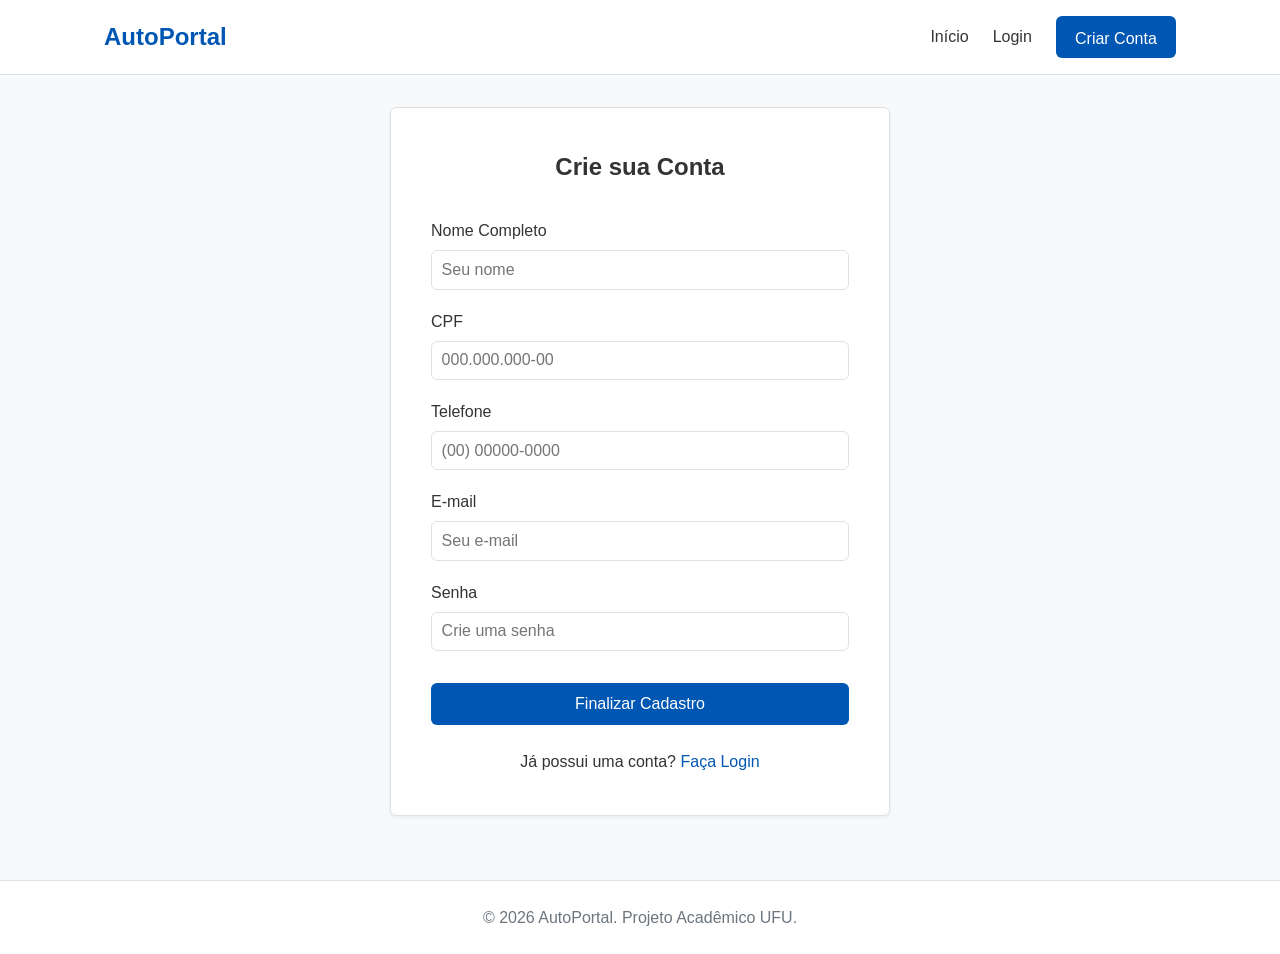
==== html/cadastro.html @ a533a580 "commit inicial" ====
<!DOCTYPE html>
<html lang="pt-BR">
<head>
    <meta charset="UTF-8">
    <meta name="viewport" content="width=device-width, initial-scale=1.0">
    <title>Cadastro - AutoPortal</title>
    <link rel="stylesheet" href="../css/style.css">
</head>
<body>
    <header>
        <nav>
            <a href="../index.html" class="logo">AutoPortal</a>
            <div class="nav-links">
                <a href="../index.html">Início</a>
                <a href="login.html">Login</a>
                <a href="cadastro.html" class="btn btn-primary" style="color: white;">Criar Conta</a>
            </div>
        </nav>
    </header>

    <main style="display: flex; align-items: center; justify-content: center; padding: 2rem 5%;">
        <div class="container-box" style="width: 100%; max-width: 500px;">
            <h2 style="text-align: center; margin-bottom: 2rem;">Crie sua Conta</h2>
            
            <form action="login.html" method="get">
                <div class="form-group">
                    <label for="nome">Nome Completo</label>
                    <input type="text" id="nome" class="form-control" placeholder="Seu nome" required>
                </div>

                <div class="form-group">
                    <label for="cpf">CPF</label>
                    <input type="text" id="cpf" class="form-control" placeholder="000.000.000-00" required>
                </div>

                <div class="form-group">
                    <label for="telefone">Telefone</label>
                    <input type="tel" id="telefone" class="form-control" placeholder="(00) 00000-0000" required>
                </div>

                <div class="form-group">
                    <label for="email">E-mail</label>
                    <input type="email" id="email" class="form-control" placeholder="Seu e-mail" required>
                </div>

                <div class="form-group">
                    <label for="senha">Senha</label>
                    <input type="password" id="senha" class="form-control" placeholder="Crie uma senha" required>
                </div>

                <div class="form-group" style="margin-top: 2rem;">
                    <button type="submit" class="btn btn-primary" style="width: 100%;">Finalizar Cadastro</button>
                </div>
            </form>

            <div style="text-align: center; margin-top: 1.5rem;">
                <p>Já possui uma conta? <a href="login.html">Faça Login</a></p>
            </div>
        </div>
    </main>

    <footer>
        <p>&copy; 2026 AutoPortal. Projeto Acadêmico UFU.</p>
    </footer>
</body>
</html>
---- css/style.css ----
:root {
  --primary-color: #0056b3;
  --primary-hover: #004494;
  --secondary-color: #6c757d;
  --bg-color: #f8f9fa;
  --surface-color: #ffffff;
  --text-main: #333333;
  --text-muted: #6c757d;
  --border-color: #dee2e6;
  --danger-color: #dc3545;
  --success-color: #28a745;
  
  --font-family: 'Segoe UI', Roboto, 'Helvetica Neue', Arial, sans-serif;
  --border-radius: 6px;
  --box-shadow: 0 2px 4px rgba(0,0,0,0.05);
}

* {
  margin: 0;
  padding: 0;
  box-sizing: border-box;
}

body {
  font-family: var(--font-family);
  background-color: var(--bg-color);
  color: var(--text-main);
  line-height: 1.6;
  display: flex;
  flex-direction: column;
  min-height: 100vh;
}

a {
  text-decoration: none;
  color: var(--primary-color);
}

a:hover {
  text-decoration: underline;
}

ul {
  list-style: none;
}

/* Header & Navbar */
header {
  background-color: var(--surface-color);
  border-bottom: 1px solid var(--border-color);
}

nav {
  display: flex;
  justify-content: space-between;
  align-items: center;
  padding: 1rem 5%;
  max-width: 1200px;
  margin: 0 auto;
}

.logo {
  font-size: 1.5rem;
  font-weight: bold;
  color: var(--primary-color);
  text-decoration: none;
}

.logo:hover {
  text-decoration: none;
}

.nav-links {
  display: flex;
  align-items: center;
  gap: 1.5rem;
}

.nav-links a {
  color: var(--text-main);
  font-weight: 500;
}

.nav-links a:hover {
  color: var(--primary-color);
}

/* Main Content Area */
main {
  flex: 1;
  padding: 2rem 5%;
  max-width: 1200px;
  margin: 0 auto;
  width: 100%;
}

/* Footer */
footer {
  background-color: var(--surface-color);
  border-top: 1px solid var(--border-color);
  text-align: center;
  padding: 1.5rem;
  color: var(--text-muted);
  margin-top: 2rem;
}

/* Typography */
h1, h2, h3 {
  margin-bottom: 1rem;
  color: var(--text-main);
}

.page-title {
  margin-bottom: 2rem;
  border-bottom: 2px solid var(--border-color);
  padding-bottom: 0.5rem;
}

/* Buttons */
.btn {
  display: inline-block;
  padding: 0.6rem 1.2rem;
  border: none;
  border-radius: var(--border-radius);
  cursor: pointer;
  font-size: 1rem;
  text-align: center;
  transition: background-color 0.2s;
  text-decoration: none;
  height: 42px;
}

.btn:hover {
  text-decoration: none;
}

.btn-primary {
  background-color: var(--primary-color);
  color: var(--surface-color);
}

.btn-primary:hover {
  background-color: var(--primary-hover);
  color: var(--surface-color);
}

.btn-danger {
  background-color: var(--danger-color);
  color: white;
}

.btn-danger:hover {
  background-color: #c82333;
}

.btn-secondary {
  background-color: var(--secondary-color);
  color: white;
}

.btn-secondary:hover {
  background-color: #5a6268;
}

/* Forms */
.form-group {
  margin-bottom: 1.2rem;
}

.form-group label {
  display: block;
  margin-bottom: 0.4rem;
  font-weight: 500;
}

.form-control {
  width: 100%;
  padding: 0.6rem;
  border: 1px solid var(--border-color);
  border-radius: var(--border-radius);
  font-family: inherit;
  font-size: 1rem;
}

.form-control:focus {
  outline: none;
  border-color: var(--primary-color);
}

textarea.form-control {
  resize: vertical;
}

/* Layout Util */
.container-box {
  background-color: var(--surface-color);
  padding: 2.5rem;
  border-radius: var(--border-radius);
  border: 1px solid var(--border-color);
  box-shadow: var(--box-shadow);
  max-width: 600px;
  margin: 0 auto;
}

/* Grids / Cards */
.grid-container {
  display: flex;
  flex-wrap: wrap;
  gap: 1.5rem;
}

.card {
  background-color: var(--surface-color);
  border: 1px solid var(--border-color);
  border-radius: var(--border-radius);
  overflow: hidden;
  width: calc(33.333% - 1rem);
  display: flex;
  flex-direction: column;
  transition: transform 0.2s, box-shadow 0.2s;
}

.card:hover {
  transform: translateY(-4px);
  box-shadow: 0 6px 12px rgba(0,0,0,0.1);
}

.card-img {
  width: 100%;
  height: 200px;
  background-color: #e9ecef;
  object-fit: cover;
  display: block;
}

.card-body {
  padding: 1.5rem;
  display: flex;
  flex-direction: column;
  flex: 1;
}

.card-title {
  font-size: 1.25rem;
  margin-bottom: 0.5rem;
}

.card-text {
  color: var(--text-muted);
  margin-bottom: 0.5rem;
}

.card-price {
  font-size: 1.5rem;
  font-weight: bold;
  color: var(--primary-color);
  margin-top: auto;
  margin-bottom: 1.2rem;
}

/* Filters Sidebar / Horizontal Bar */
.filters {
  background-color: var(--surface-color);
  padding: 1.5rem;
  border: 1px solid var(--border-color);
  border-radius: var(--border-radius);
  margin-bottom: 2rem;
  display: flex;
  gap: 1rem;
  align-items: flex-end;
  flex-wrap: wrap;
}

.filters .form-group {
  margin-bottom: 0;
  flex: 1;
  min-width: 200px;
}

/* Details Page */
.details-container {
  display: flex;
  flex-wrap: wrap;
  gap: 2.5rem;
}

.details-gallery {
  flex: 1;
  min-width: 300px;
}

.details-main-img {
  width: 100%;
  height: 400px;
  background-color: #e9ecef;
  border-radius: var(--border-radius);
  object-fit: cover;
  margin-bottom: 1rem;
  border: 1px solid var(--border-color);
}

.details-thumbnails {
  display: flex;
  gap: 0.8rem;
}

.thumb-img {
  width: 80px;
  height: 60px;
  background-color: #e9ecef;
  border-radius: var(--border-radius);
  object-fit: cover;
  cursor: pointer;
  border: 1px solid var(--border-color);
}

.details-info {
  flex: 1;
  min-width: 300px;
}

.details-price {
  font-size: 2.2rem;
  color: var(--primary-color);
  font-weight: bold;
  margin-bottom: 1.5rem;
}

.features-list {
  margin-bottom: 2rem;
}

.features-list li {
  padding: 0.8rem 0;
  border-bottom: 1px solid var(--border-color);
  display: flex;
  justify-content: space-between;
}

.features-list li strong {
  color: var(--text-main);
}

/* Tables */
.table-responsive {
  width: 100%;
  overflow-x: auto;
}

.table {
  width: 100%;
  border-collapse: collapse;
  margin-bottom: 1.5rem;
}

.table th, .table td {
  padding: 1rem;
  border-bottom: 1px solid var(--border-color);
  text-align: left;
}

.table th {
  background-color: var(--bg-color);
  font-weight: 600;
}

.action-buttons {
  display: flex;
  gap: 0.5rem;
}

/* Responsive */
@media (max-width: 900px) {
  .card {
    width: calc(50% - 0.75rem);
  }
}

@media (max-width: 600px) {
  .card {
    width: 100%;
  }
  .filters {
    flex-direction: column;
    align-items: stretch;
  }
  .nav-links {
    flex-direction: row;
    flex-wrap: wrap;
    justify-content: center;
    width: 100%;
    margin-top: 1rem;
  }
  nav {
    flex-direction: column;
  }
}
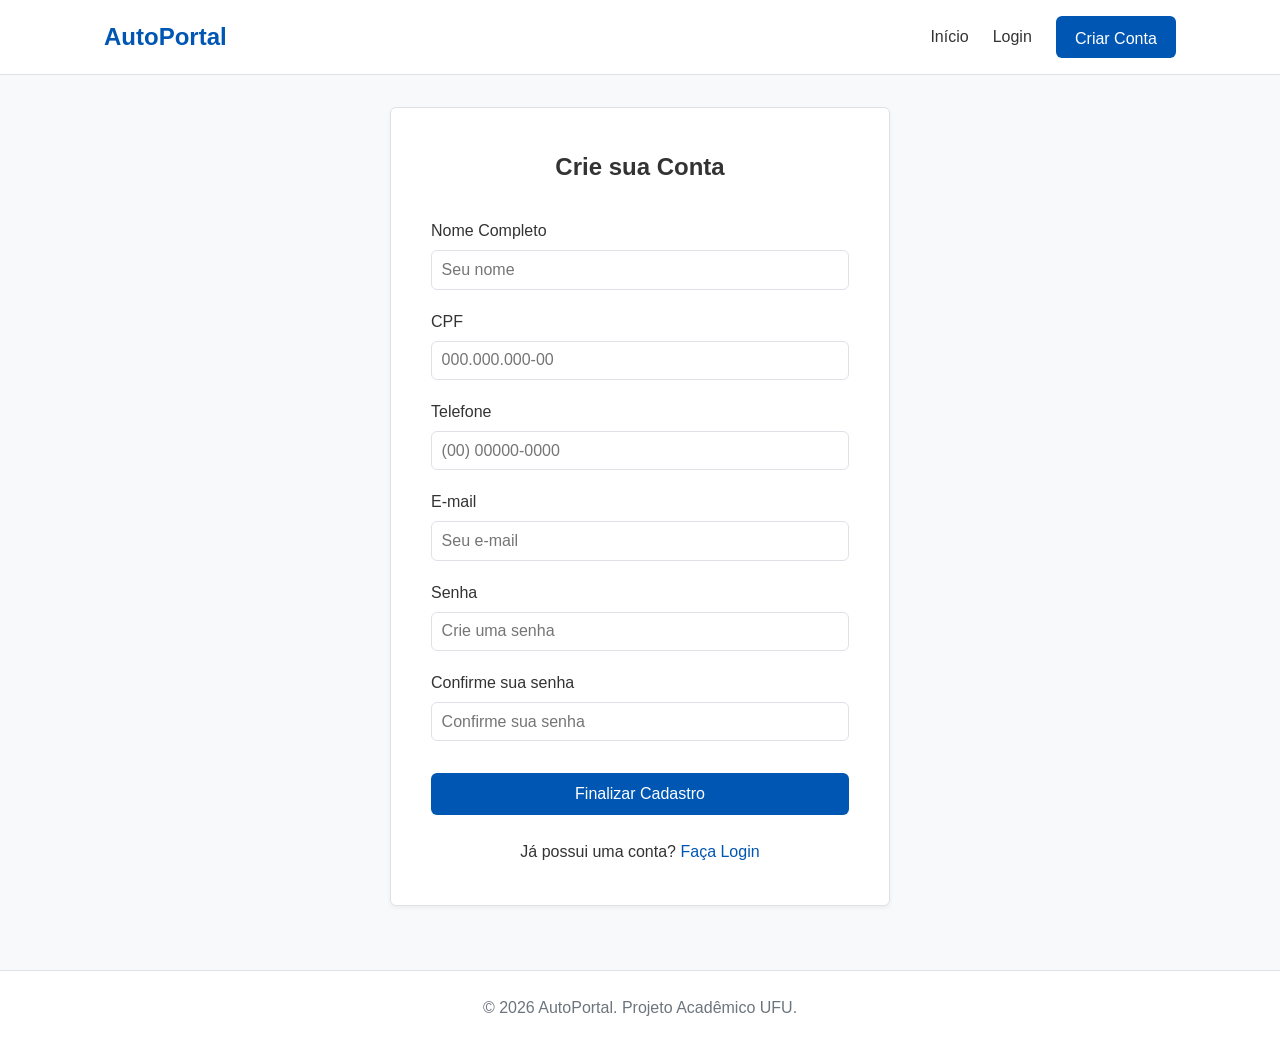
==== commit 5e7eaa35: "adição campo 'confirme sua senha' e botão de 'início' no nav header" ====
--- a/html/cadastro.html
+++ b/html/cadastro.html
@@ -48,6 +48,11 @@
                     <input type="password" id="senha" class="form-control" placeholder="Crie uma senha" required>
                 </div>
 
+                <div class="form-group">
+                    <label for="senhaConfirm">Confirme sua senha</label>
+                    <input type="password" id="senhaConfirm" class="form-control" placeholder="Confirme sua senha" required>
+                </div>
+
                 <div class="form-group" style="margin-top: 2rem;">
                     <button type="submit" class="btn btn-primary" style="width: 100%;">Finalizar Cadastro</button>
                 </div>
